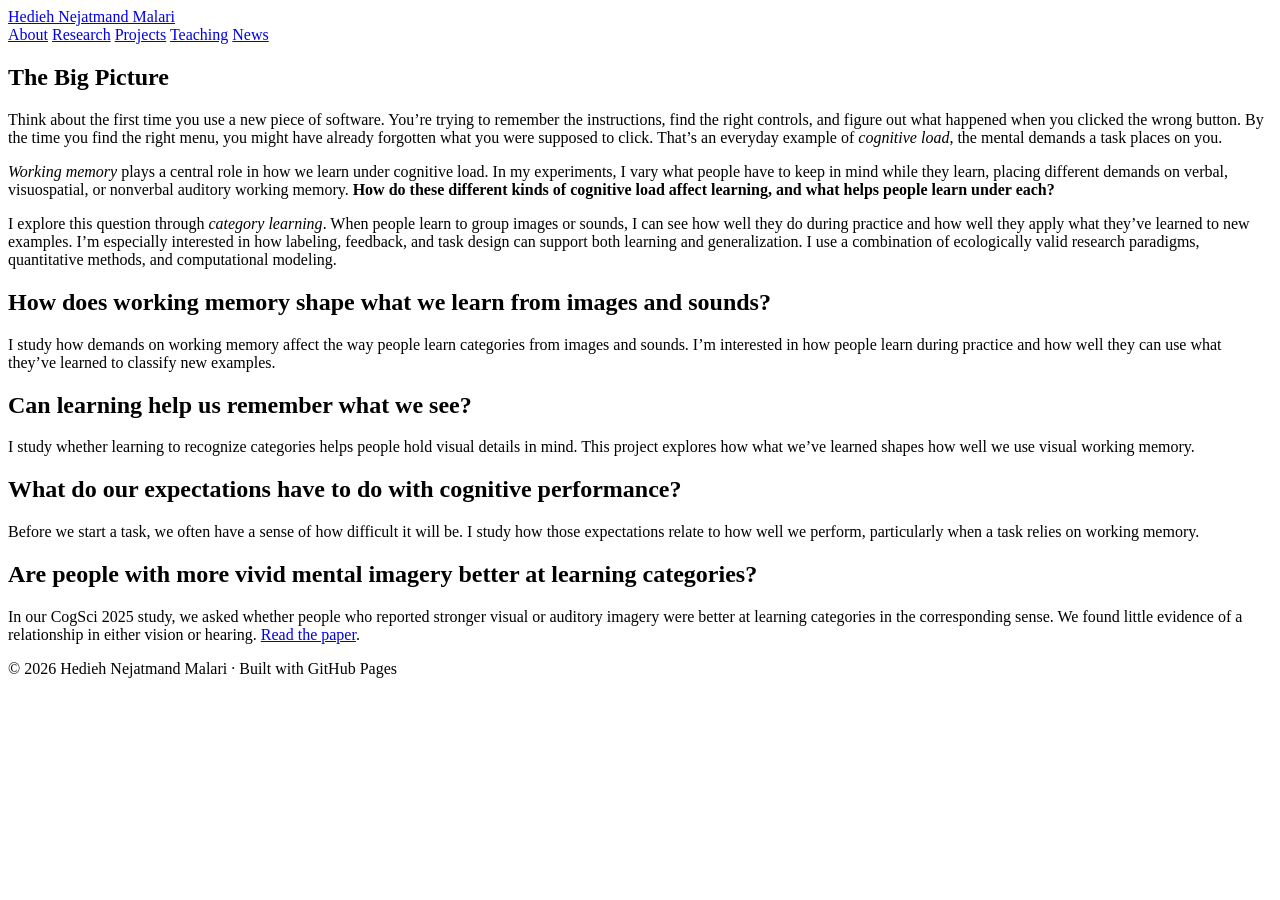
==== research.html @ 78436fb9 "Add files via upload" ====
<!DOCTYPE html>
<html lang="en">
<head>
  <meta charset="UTF-8">
  <meta name="viewport" content="width=device-width, initial-scale=1.0">
  <title>Research | Hedieh Nejatmand Malari</title>
  <meta name="description" content="Research on working memory, cognitive load, and category learning by Hedieh Nejatmand Malari.">
  <link rel="canonical" href="https://hedieh-nejatmand.github.io/research.html">
  <link rel="stylesheet" href="site.css">
</head>
<body>
  <header>
    <nav class="container">

      <a
        class="brand"
        href="./#about"
      >
        Hedieh Nejatmand Malari
      </a>

      <div class="nav-links">
        <a href="./#about">About</a>
        <a href="research.html" aria-current="page">Research</a>
        <a href="#projects">Projects</a>
        <a href="./#teaching">Teaching</a>
        <a href="./#news">News</a>
      </div>

    </nav>
  </header>

  <main class="container">
    <section id="research">
      <div class="research-overview">
        <h1>The Big Picture</h1>

        <p>
          Think about the first time you use a new piece of software. You’re
          trying to remember the instructions, find the right controls, and
          figure out what happened when you clicked the wrong button. By the
          time you find the right menu, you might have already forgotten what
          you were supposed to click. That’s an everyday example of
          <em>cognitive load</em>, the mental demands a task places on you.
        </p>

        <p>
          <em>Working memory</em> plays a central role in how we learn under
          cognitive load. In my experiments, I vary what people have to keep
          in mind while they learn, placing different demands on verbal,
          visuospatial, or nonverbal auditory working memory.
          <strong>How do these different kinds of cognitive load affect
          learning, and what helps people learn under each?</strong>
        </p>

        <p>
          I explore this question through <em>category learning</em>. When
          people learn to group images or sounds, I can see how well they do
          during practice and how well they apply what they’ve learned to new
          examples. I’m especially interested in how labeling, feedback, and
          task design can support both learning and generalization. I use a
          combination of ecologically valid research paradigms, quantitative
          methods, and computational modeling.
        </p>
      </div>

      <div id="projects" class="research-projects">
        <article class="research-study">
          <h2>How does working memory shape what we learn from images and sounds?</h2>
          <p>
            I study how demands on working memory affect the way people learn
            categories from images and sounds. I’m interested in how people
            learn during practice and how well they can use what they’ve
            learned to classify new examples.
          </p>
        </article>

        <article class="research-study">
          <h2>Can learning help us remember what we see?</h2>
          <p>
            I study whether learning to recognize categories helps people hold
            visual details in mind. This project explores how what we’ve learned
            shapes how well we use visual working memory.
          </p>
        </article>

        <article class="research-study">
          <h2>What do our expectations have to do with cognitive performance?</h2>
          <p>
            Before we start a task, we often have a sense of how difficult it
            will be. I study how those expectations relate to how well we
            perform, particularly when a task relies on working memory.
          </p>
        </article>

        <article class="research-study">
          <h2>Are people with more vivid mental imagery better at learning categories?</h2>
          <p>
            In our CogSci 2025 study, we asked whether people who reported
            stronger visual or auditory imagery were better at learning
            categories in the corresponding sense. We found little evidence
            of a relationship in either vision or hearing.
            <a href="https://escholarship.org/uc/item/33v8b4sb">Read the paper</a>.
          </p>
        </article>
      </div>
    </section>
  </main>

  <footer>
    <div class="container">
      © 2026 Hedieh Nejatmand Malari · Built with GitHub Pages
    </div>
  </footer>
</body>
</html>
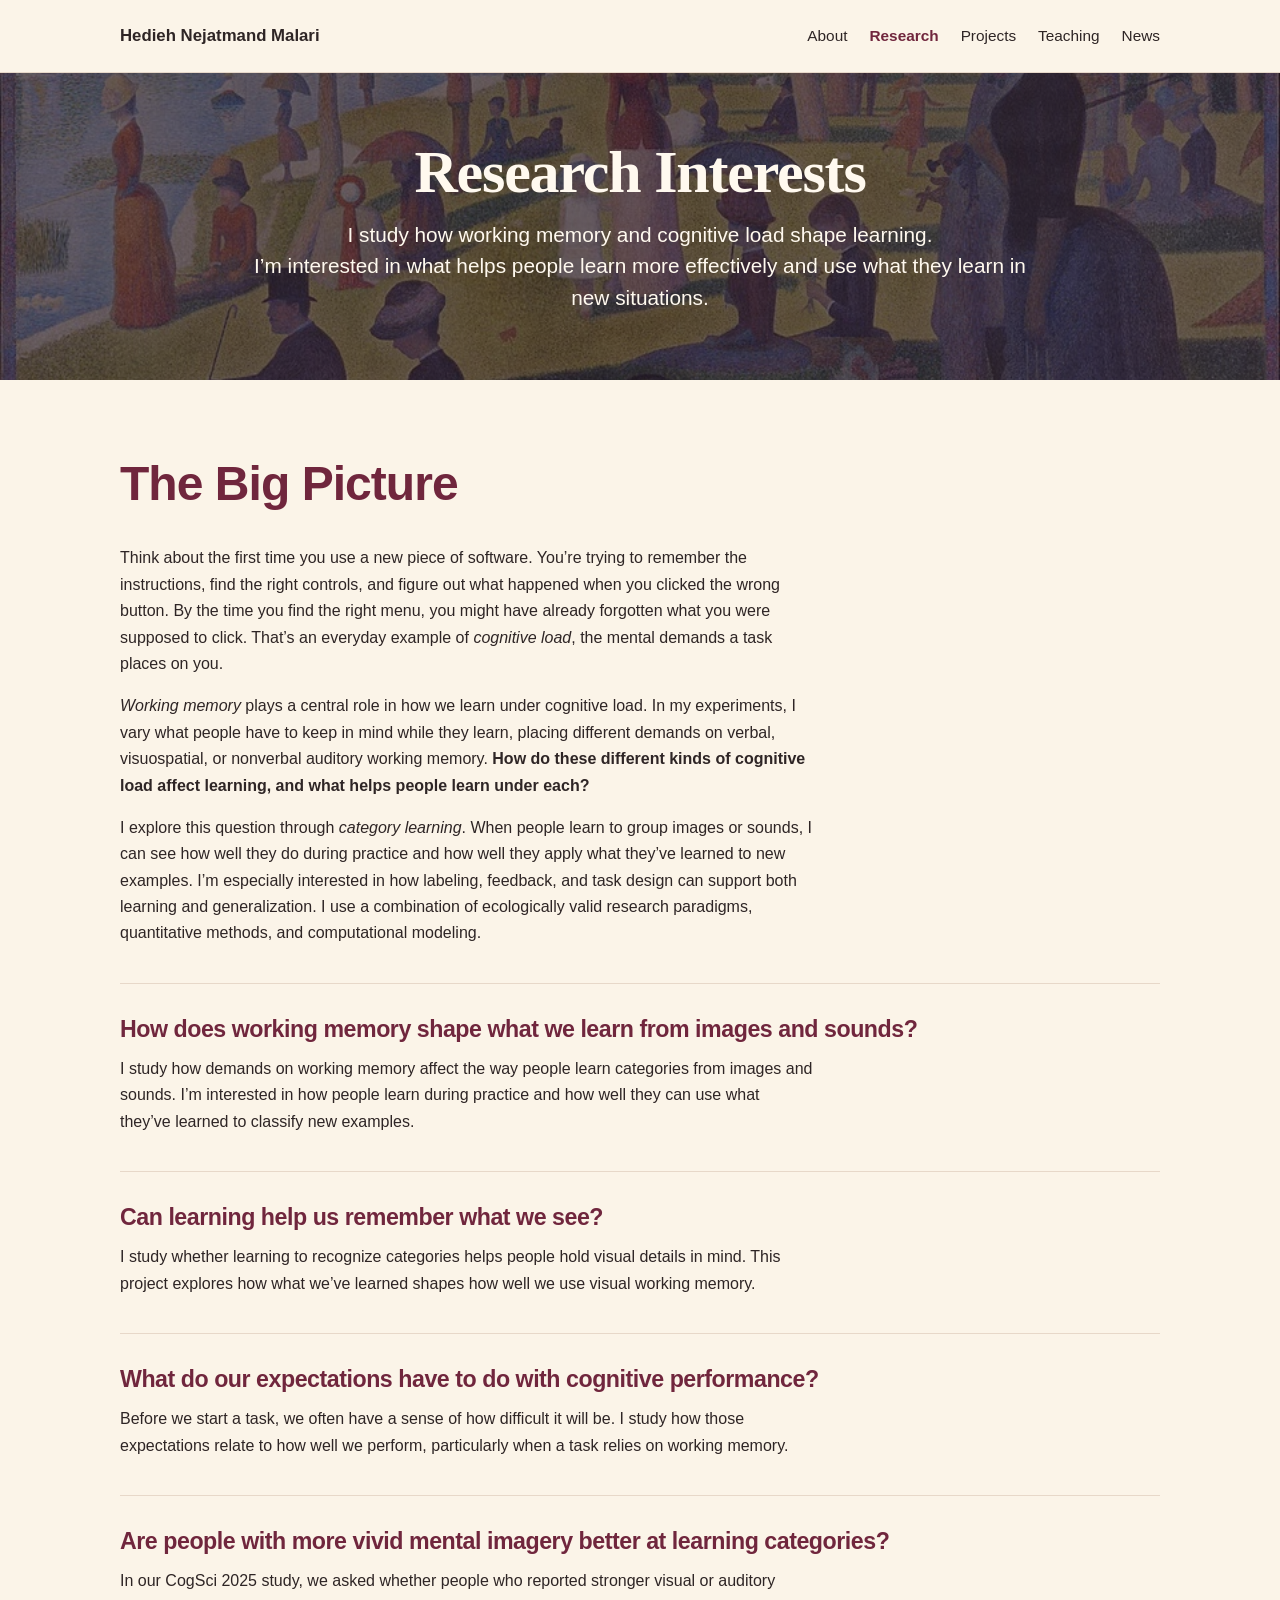
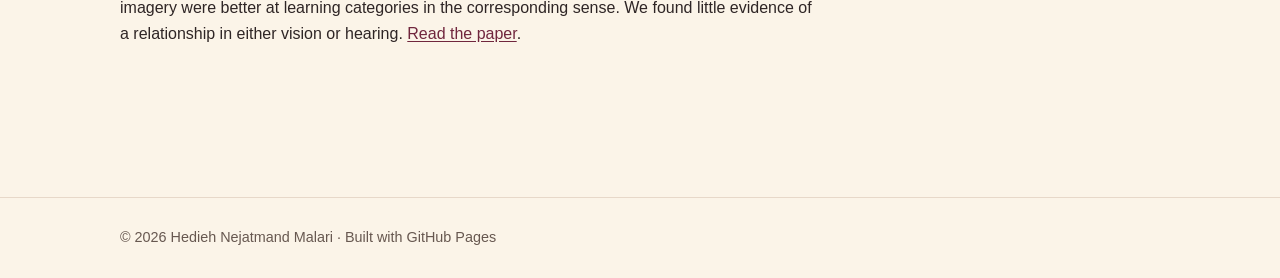
==== commit 898117e7: "Add files via upload" ====
--- a/research.html
+++ b/research.html
@@ -7,6 +7,50 @@
   <meta name="description" content="Research on working memory, cognitive load, and category learning by Hedieh Nejatmand Malari.">
   <link rel="canonical" href="https://hedieh-nejatmand.github.io/research.html">
   <link rel="stylesheet" href="site.css">
+  <style>
+    .research-page {
+      padding-top: 0;
+    }
+
+    .research-hero {
+      display: grid;
+      place-items: center;
+      min-height: clamp(250px, 24vw, 360px);
+      padding: 40px 0;
+      color: #FFF9EF;
+      text-align: center;
+      background-color: #251825;
+      background-image:
+        linear-gradient(rgba(37, 24, 37, 0.67), rgba(37, 24, 37, 0.67)),
+        url("research-banner.webp");
+      background-position: center 46%;
+      background-size: cover;
+    }
+
+    .research-hero h1 {
+      margin-bottom: 14px;
+      color: inherit;
+      font-family: Georgia, "Times New Roman", serif;
+      font-size: clamp(2.1rem, 5vw, 3.75rem);
+      letter-spacing: -0.02em;
+    }
+
+    .research-hero p {
+      max-width: 68ch;
+      margin: 0 auto;
+      font-size: clamp(1rem, 2vw, 1.3rem);
+      line-height: 1.5;
+    }
+
+    .research-page #research {
+      padding-top: clamp(36px, 5vw, 64px);
+    }
+
+    .research-overview h2 {
+      margin-bottom: 22px;
+      font-size: clamp(2rem, 4vw, 3rem);
+    }
+  </style>
 </head>
 <body>
   <header>
@@ -30,10 +74,21 @@
     </nav>
   </header>
 
-  <main class="container">
-    <section id="research">
+  <main class="research-page">
+    <div class="research-hero">
+      <div class="container">
+        <h1>Research Interests</h1>
+        <p>I study how working memory and cognitive load shape learning.</p>
+        <p>
+          I’m interested in what helps people learn more effectively and use what
+          they learn in new situations.
+        </p>
+      </div>
+    </div>
+
+    <section id="research" class="container">
       <div class="research-overview">
-        <h1>The Big Picture</h1>
+        <h2>The Big Picture</h2>
 
         <p>
           Think about the first time you use a new piece of software. You’re
--- a/site.css
+++ b/site.css
@@ -0,0 +1,273 @@
+:root {
+  --accent: #70263D;
+  --accent-dark: #54182D;
+  --text: #2E2525;
+  --muted: #675850;
+  --line: #E7D8C9;
+  --background: #FBF4E8;
+  --soft-background: #F4E8D9;
+  --tag-background: #EEDDE0;
+  --tag-text: #5A2135;
+  --max-width: 1040px;
+}
+
+h1,
+h2 {
+  color: var(--accent);
+}
+
+* {
+  box-sizing: border-box;
+}
+
+html {
+  scroll-behavior: smooth;
+}
+
+body {
+  margin: 0;
+  font-family: Arial, Helvetica, sans-serif;
+  color: var(--text);
+  background: var(--background);
+  line-height: 1.65;
+}
+
+a {
+  color: var(--accent);
+  text-decoration: none;
+}
+
+a:hover {
+  color: var(--accent-dark);
+}
+
+.container {
+  width: min(var(--max-width), calc(100% - 40px));
+  margin: 0 auto;
+}
+
+header {
+  position: sticky;
+  top: 0;
+  z-index: 10;
+  border-bottom: 1px solid var(--line);
+  background: var(--background);
+  backdrop-filter: blur(8px);
+}
+
+nav {
+  min-height: 72px;
+  display: flex;
+  justify-content: space-between;
+  align-items: center;
+  gap: 24px;
+}
+
+.brand {
+  color: var(--text);
+  font-size: 1.05rem;
+  font-weight: 700;
+}
+
+.nav-links {
+  display: flex;
+  align-items: center;
+  flex-wrap: wrap;
+  gap: 22px;
+}
+
+.nav-links a {
+  color: var(--text);
+  font-size: 0.96rem;
+}
+
+.nav-links a:hover {
+  color: var(--accent);
+}
+
+main {
+  padding: 54px 0 80px;
+}
+
+.hero {
+  display: grid;
+  grid-template-columns: minmax(0, 1fr) 310px;
+  gap: 58px;
+  align-items: start;
+  padding-top: 10px;
+}
+
+h1 {
+  margin: 0 0 8px;
+  font-size: clamp(2.3rem, 5vw, 3.6rem);
+  line-height: 1.08;
+  letter-spacing: -0.04em;
+}
+
+.first-name {
+  font-weight: 800;
+}
+
+.last-name {
+  font-weight: 300;
+}
+
+.subtitle {
+  margin: 0 0 28px;
+  color: var(--muted);
+  font-size: 1.05rem;
+}
+
+.intro {
+  margin: 0 0 18px;
+  font-size: 1.06rem;
+}
+
+.research-line {
+  margin-top: 26px;
+  padding-top: 22px;
+  border-top: 1px solid var(--line);
+}
+
+.profile-photo {
+  width: 100%;
+  aspect-ratio: 4 / 5;
+  display: block;
+  object-fit: cover;
+  object-position: center;
+  border-radius: 7px;
+  box-shadow: 0 10px 28px rgba(0, 0, 0, 0.14);
+}
+
+.contact-card {
+  margin-top: 18px;
+  font-size: 0.96rem;
+}
+
+.contact-card p {
+  margin: 7px 0;
+}
+
+.buttons {
+  display: flex;
+  flex-wrap: wrap;
+  gap: 10px;
+  margin-top: 26px;
+}
+
+.button {
+  display: inline-block;
+  padding: 10px 16px;
+  border: 1px solid var(--accent);
+  border-radius: 5px;
+  font-weight: 600;
+}
+
+.button.primary {
+  color: #ffffff;
+  background: var(--accent);
+}
+
+.button.primary:hover {
+  color: #ffffff;
+  background: var(--accent-dark);
+  border-color: var(--accent-dark);
+}
+
+section {
+  scroll-margin-top: 95px;
+  padding-top: 74px;
+}
+
+h2 {
+  margin: 0 0 22px;
+  font-size: 1.65rem;
+  letter-spacing: -0.02em;
+}
+
+.section-intro {
+  max-width: 760px;
+  color: var(--muted);
+}
+
+.nav-links a[aria-current="page"] {
+  color: var(--accent);
+  font-weight: 700;
+}
+
+.research-overview h1 {
+  margin-bottom: 22px;
+  font-size: clamp(2rem, 4vw, 3rem);
+}
+
+.research-projects {
+  scroll-margin-top: 95px;
+}
+
+.research-overview p,
+.research-study p {
+  max-width: 78ch;
+}
+
+.research-study {
+  margin-top: 36px;
+  padding-top: 30px;
+  border-top: 1px solid var(--line);
+}
+
+.research-study h2 {
+  margin: 0 0 12px;
+  color: var(--accent);
+  font-size: clamp(1.15rem, 2vw, 1.45rem);
+  line-height: 1.3;
+}
+
+.research-study p {
+  margin: 0;
+}
+
+.research-study a {
+  text-decoration: underline;
+  text-underline-offset: 0.15em;
+}
+
+.news-list {
+  padding-left: 20px;
+}
+
+.news-list li {
+  margin-bottom: 12px;
+}
+
+footer {
+  margin-top: 70px;
+  padding: 28px 0;
+  border-top: 1px solid var(--line);
+  color: var(--muted);
+  font-size: 0.9rem;
+}
+
+@media (max-width: 780px) {
+  nav {
+    align-items: flex-start;
+    flex-direction: column;
+    padding: 18px 0;
+  }
+
+  .nav-links {
+    gap: 14px;
+  }
+
+  .hero {
+    grid-template-columns: 1fr;
+    gap: 38px;
+  }
+
+  .photo-column {
+    max-width: 340px;
+  }
+
+  main {
+    padding-top: 38px;
+  }
+}
